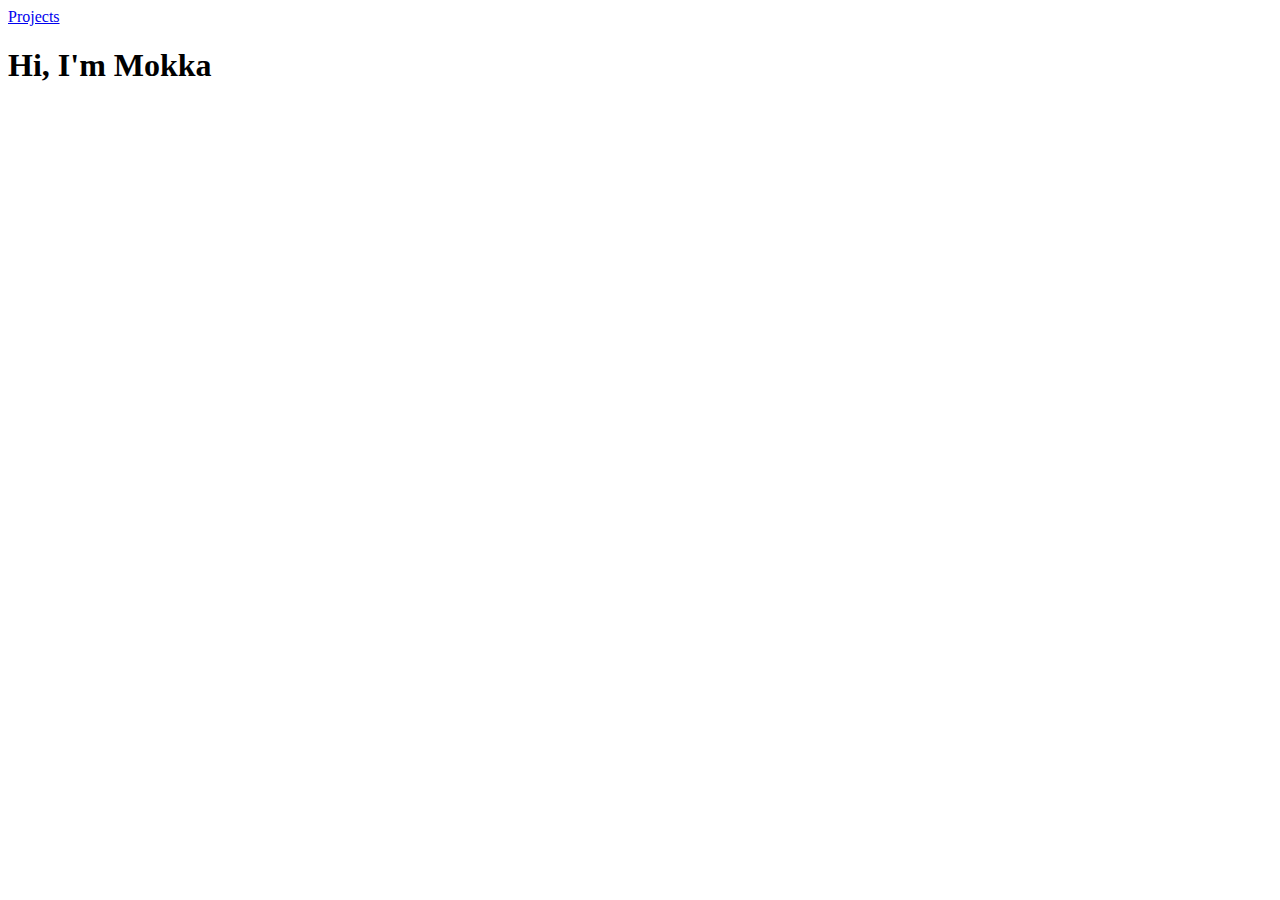
==== Personal Portfolio Webpage/index.html @ 511c8bba "Personal Portfolio Webpage, tests 6/12" ====
<!DOCTYPE html>
<html lang="en">
<head>
    <meta charset="UTF-8">
    <meta name="viewport" content="width=device-width, initial-scale=1.0">
    <title>Document</title>
</head>
<body>
    <nav id="navbar">
        <a href="#projects">Projects</a>
    </nav>
    <main>
    <section id="welcome-section">
        <h1>Hi, I'm Mokka</h1>
    </section>
    <section id="projects">
        <div id="project-tile"></div>
    </section>
</main>
<script src="https://cdn.freecodecamp.org/testable-projects-fcc/v1/bundle.js"></script>
</body>
</html>
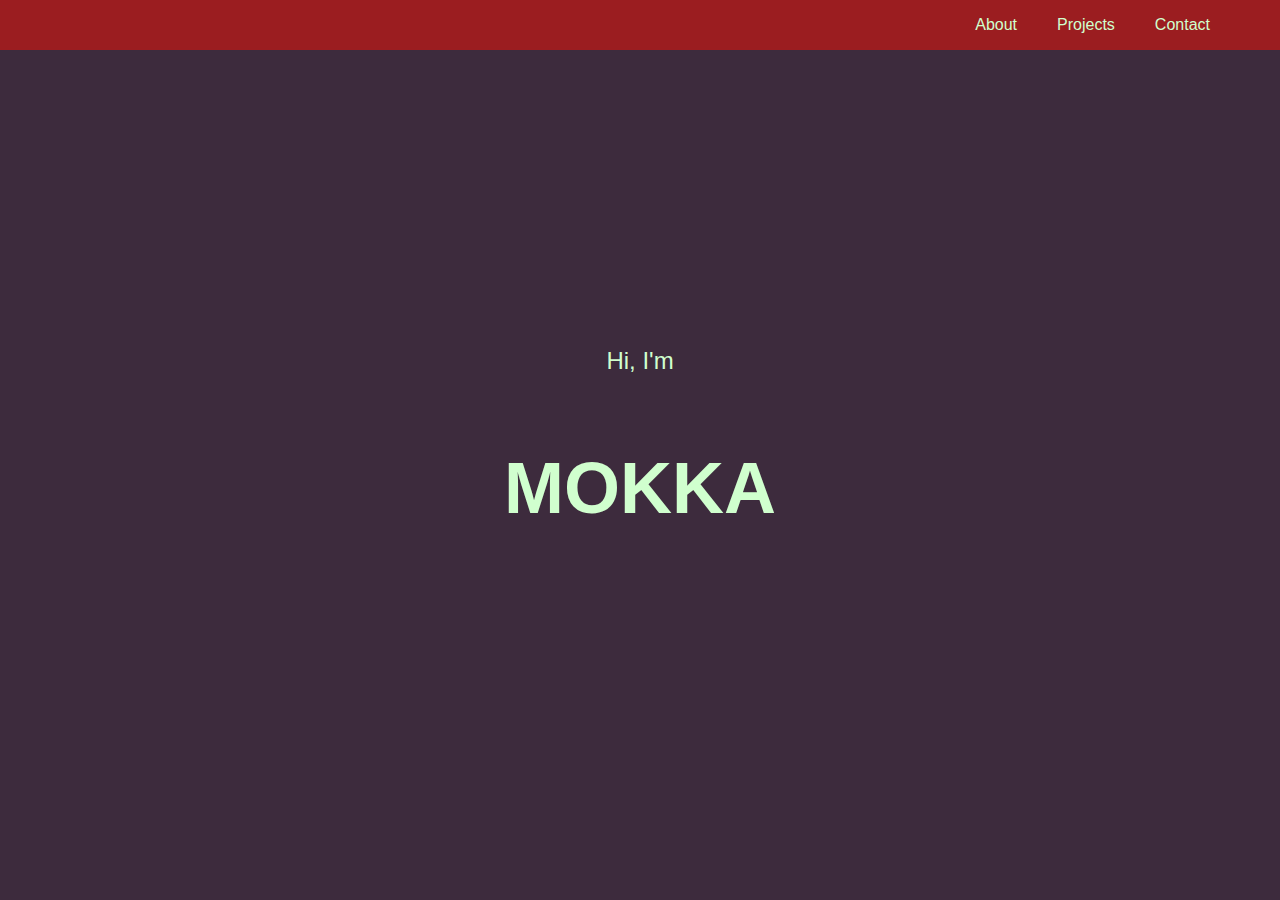
==== commit b5f011ea: "navbar and welcome section" ====
--- a/Personal Portfolio Webpage/index.html
+++ b/Personal Portfolio Webpage/index.html
@@ -2,21 +2,24 @@
 <html lang="en">
 <head>
     <meta charset="UTF-8">
-    <meta name="viewport" content="width=device-width, initial-scale=1.0">
-    <title>Document</title>
+    <title>FCC: Personal Portfolio Webpage</title>
+    <link rel="stylesheet" href="style.css">
 </head>
 <body>
     <nav id="navbar">
+        <a href="#welcome-section">About</a>
         <a href="#projects">Projects</a>
+        <a href="#contact">Contact</a>
     </nav>
     <main>
     <section id="welcome-section">
-        <h1>Hi, I'm Mokka</h1>
+        <p>Hi, I'm</p>
+        <h1>Mokka</h1>
     </section>
     <section id="projects">
         <div id="project-tile"></div>
     </section>
 </main>
-<script src="https://cdn.freecodecamp.org/testable-projects-fcc/v1/bundle.js"></script>
+
 </body>
 </html>--- a/Personal Portfolio Webpage/style.css
+++ b/Personal Portfolio Webpage/style.css
@@ -0,0 +1,60 @@
+body {
+    margin: 0;
+    padding: 0;
+    font-family: Verdana, Geneva, Tahoma, sans-serif;
+}
+
+nav {
+    margin: 0;
+    padding: 0;
+}
+
+#welcome-section {
+    width: 100%;
+    height: 100vh;
+    display: block;
+    background-color: #3D2B3D;
+    color: #D0FFCE;
+    display: flex;
+    flex-direction: column;
+    justify-content: center;
+    align-items: center;
+}
+
+#welcome-section h1, p {
+    display: block;
+}
+
+#welcome-section h1 {
+    font-size: 72px;
+    text-transform: uppercase;
+}
+
+#welcome-section p {
+    font-size: 24px;
+}
+
+#navbar {
+    height: 50px;
+    width: 100%;
+    position: fixed;
+    background-color: #9B1D20;
+    top: 0;
+    display: flex;
+    justify-content: flex-end;
+    padding: 0 50px;
+    box-sizing: border-box;
+}
+
+#navbar a {
+    color: #D0FFCE;
+    text-decoration: none;
+    display: block;
+    padding: 0 20px;
+    height: 50px;
+    line-height: 50px;
+}
+
+#navbar a:hover {
+    background-color: #3D2B3D;
+}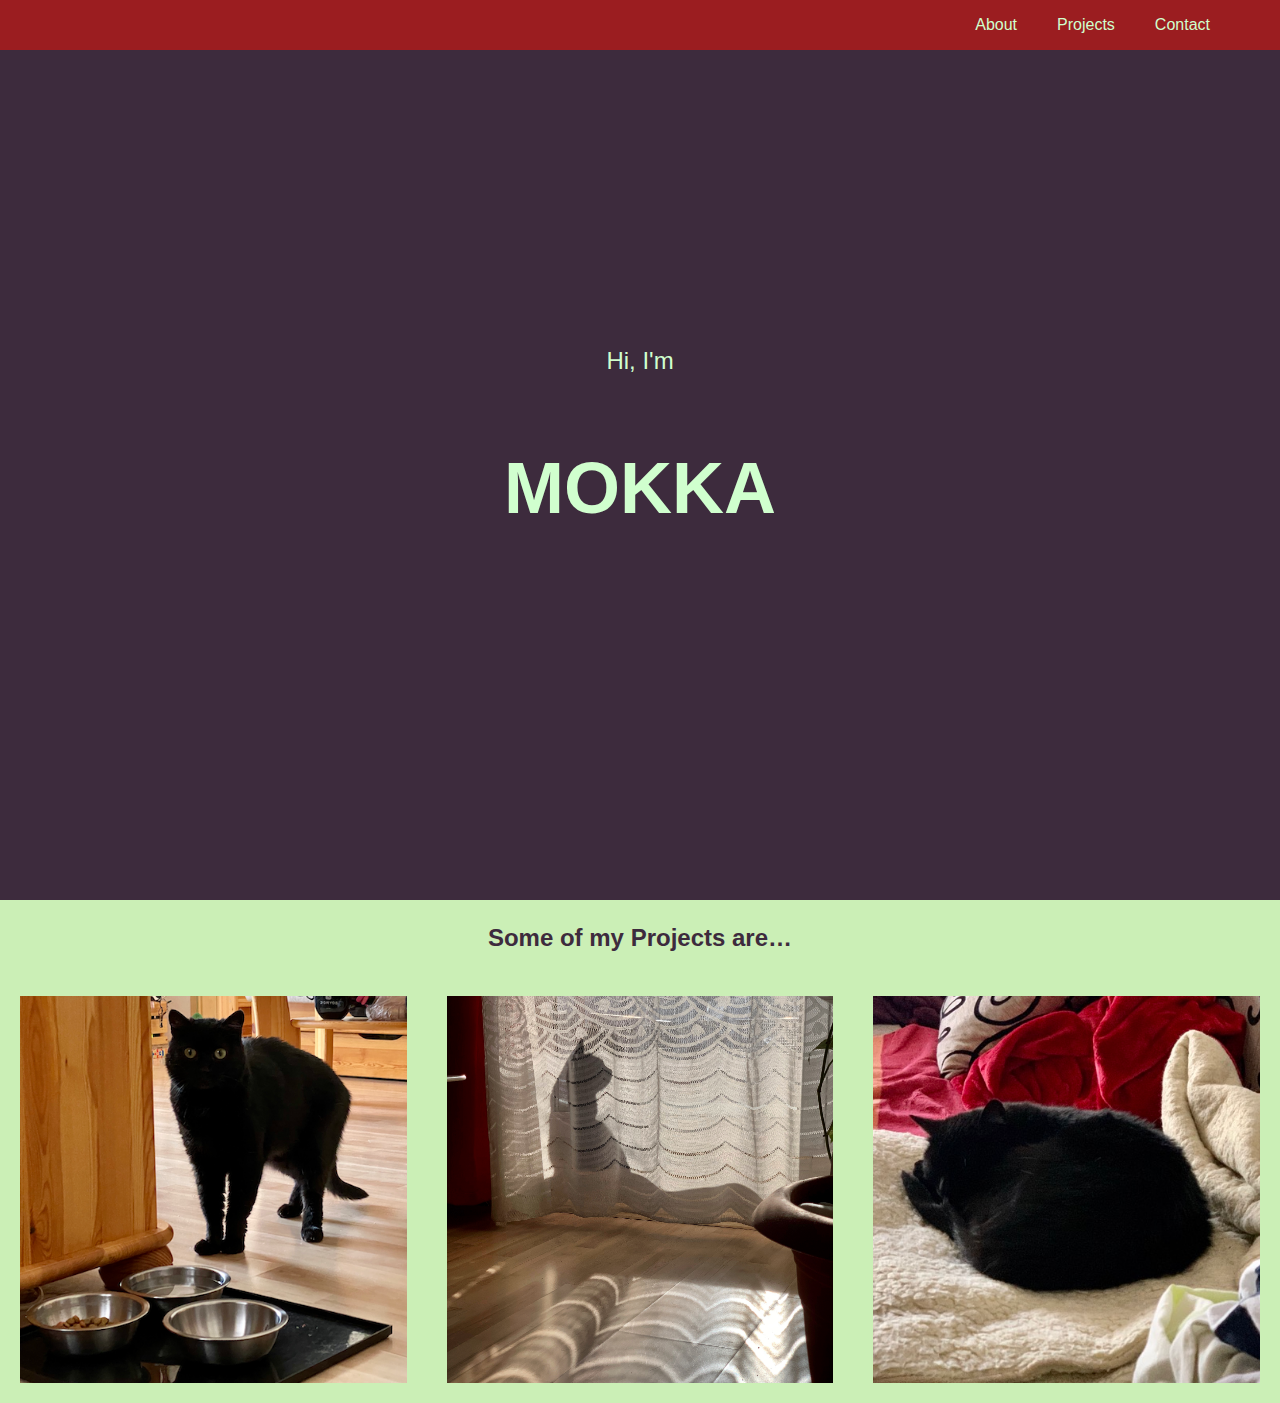
==== commit 69990341: "implemented resizing square Project tiles" ====
--- a/Personal Portfolio Webpage/index.html
+++ b/Personal Portfolio Webpage/index.html
@@ -1,10 +1,12 @@
 <!DOCTYPE html>
 <html lang="en">
+
 <head>
     <meta charset="UTF-8">
     <title>FCC: Personal Portfolio Webpage</title>
     <link rel="stylesheet" href="style.css">
 </head>
+
 <body>
     <nav id="navbar">
         <a href="#welcome-section">About</a>
@@ -12,14 +14,20 @@
         <a href="#contact">Contact</a>
     </nav>
     <main>
-    <section id="welcome-section">
-        <p>Hi, I'm</p>
-        <h1>Mokka</h1>
-    </section>
-    <section id="projects">
-        <div id="project-tile"></div>
-    </section>
-</main>
+        <section id="welcome-section">
+            <p>Hi, I'm</p>
+            <h1>Mokka</h1>
+        </section>
+        <section id="projects">
+            <h2>Some of my Projects are…</h2>
+            <div id="tiles">
+                <div class="project-tile" id="mokka-eats"></div>
+                <div class="project-tile" id="mokka-hides"></div>
+                <div class="project-tile" id="mokka-sleeps"></div>
+            </div>
+        </section>
+    </main>
+    <script src="https://cdn.freecodecamp.org/testable-projects-fcc/v1/bundle.js"></script>
+</body>
 
-</body>
 </html>--- a/Personal Portfolio Webpage/style.css
+++ b/Personal Portfolio Webpage/style.css
@@ -57,4 +57,49 @@
 
 #navbar a:hover {
     background-color: #3D2B3D;
+}
+
+#projects {
+    text-align: center;
+    background-color: #CBEFB6;
+}
+
+#projects h2 {
+    margin: 0;
+    padding: 1em;
+    color: #3D2B3D;
+}
+
+#tiles {
+    display: flex;
+    justify-content: space-evenly;
+    flex-wrap: wrap;
+}
+
+.project-tile {
+    margin: 20px;
+    flex: 1 0 auto;
+    display: inline-block;
+    background-color: #635D5C;
+}
+
+.project-tile:after {
+    content: '';
+    padding-top: 100%;
+    display: table;
+}
+
+#mokka-eats {
+    background: url(assets/mokka-eats.png);
+    background-size: cover;
+}
+
+#mokka-hides {
+    background: url(assets/mokka-hides.jpeg);
+    background-size: cover;
+}
+
+#mokka-sleeps {
+    background: url(assets/mokka-sleeps.png);
+    background-size: cover;
 }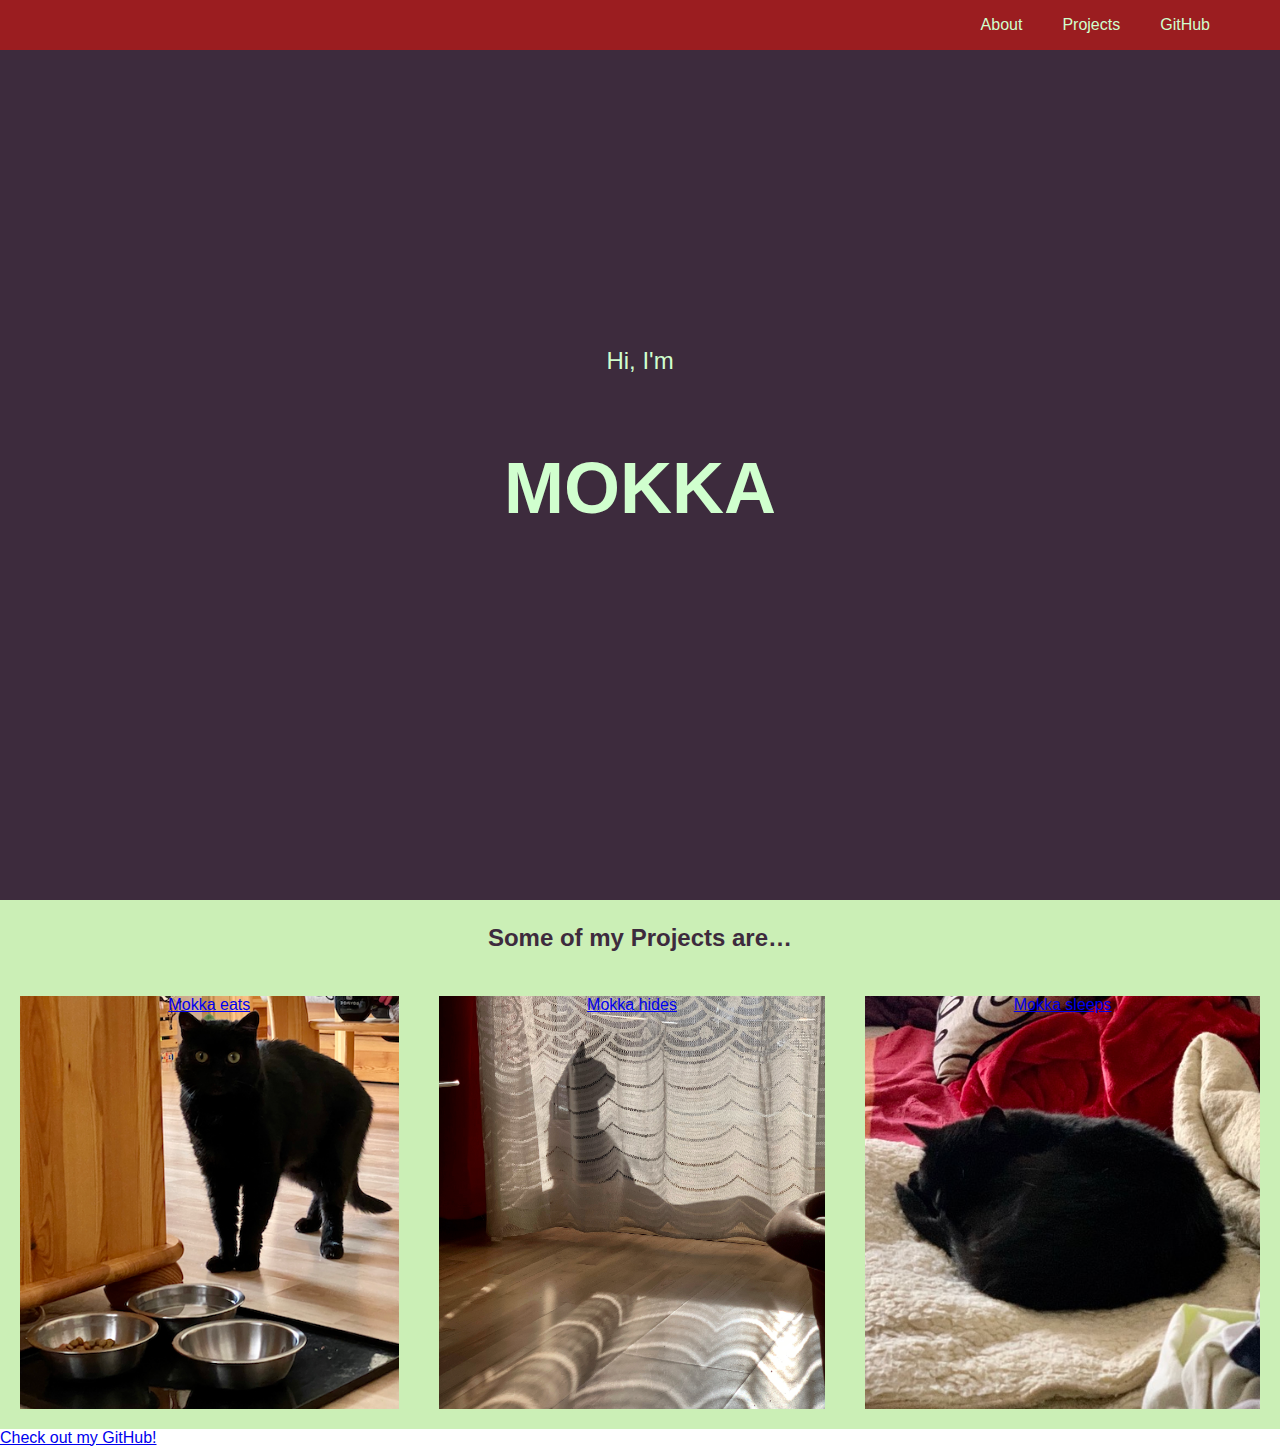
==== commit 0d108317: "Passing tests 11/12" ====
--- a/Personal Portfolio Webpage/index.html
+++ b/Personal Portfolio Webpage/index.html
@@ -11,7 +11,7 @@
     <nav id="navbar">
         <a href="#welcome-section">About</a>
         <a href="#projects">Projects</a>
-        <a href="#contact">Contact</a>
+        <a href="#github">GitHub</a>
     </nav>
     <main>
         <section id="welcome-section">
@@ -21,11 +21,20 @@
         <section id="projects">
             <h2>Some of my Projects are…</h2>
             <div id="tiles">
-                <div class="project-tile" id="mokka-eats"></div>
-                <div class="project-tile" id="mokka-hides"></div>
-                <div class="project-tile" id="mokka-sleeps"></div>
+                <div class="project-tile" id="mokka-eats">
+                    <a href="#">Mokka eats</a>
+                </div>
+                <div class="project-tile" id="mokka-hides">
+                    <a href="#">Mokka hides</a>
+                </div>
+                <div class="project-tile" id="mokka-sleeps">
+                    <a href="#">Mokka sleeps</a>
+                </div>
             </div>
         </section>
+        <footer id="github">
+            <a href="https://github.com/sesamsys" target="_blank" id="profile-link">Check out my GitHub!</a>
+        </footer>
     </main>
     <script src="https://cdn.freecodecamp.org/testable-projects-fcc/v1/bundle.js"></script>
 </body>
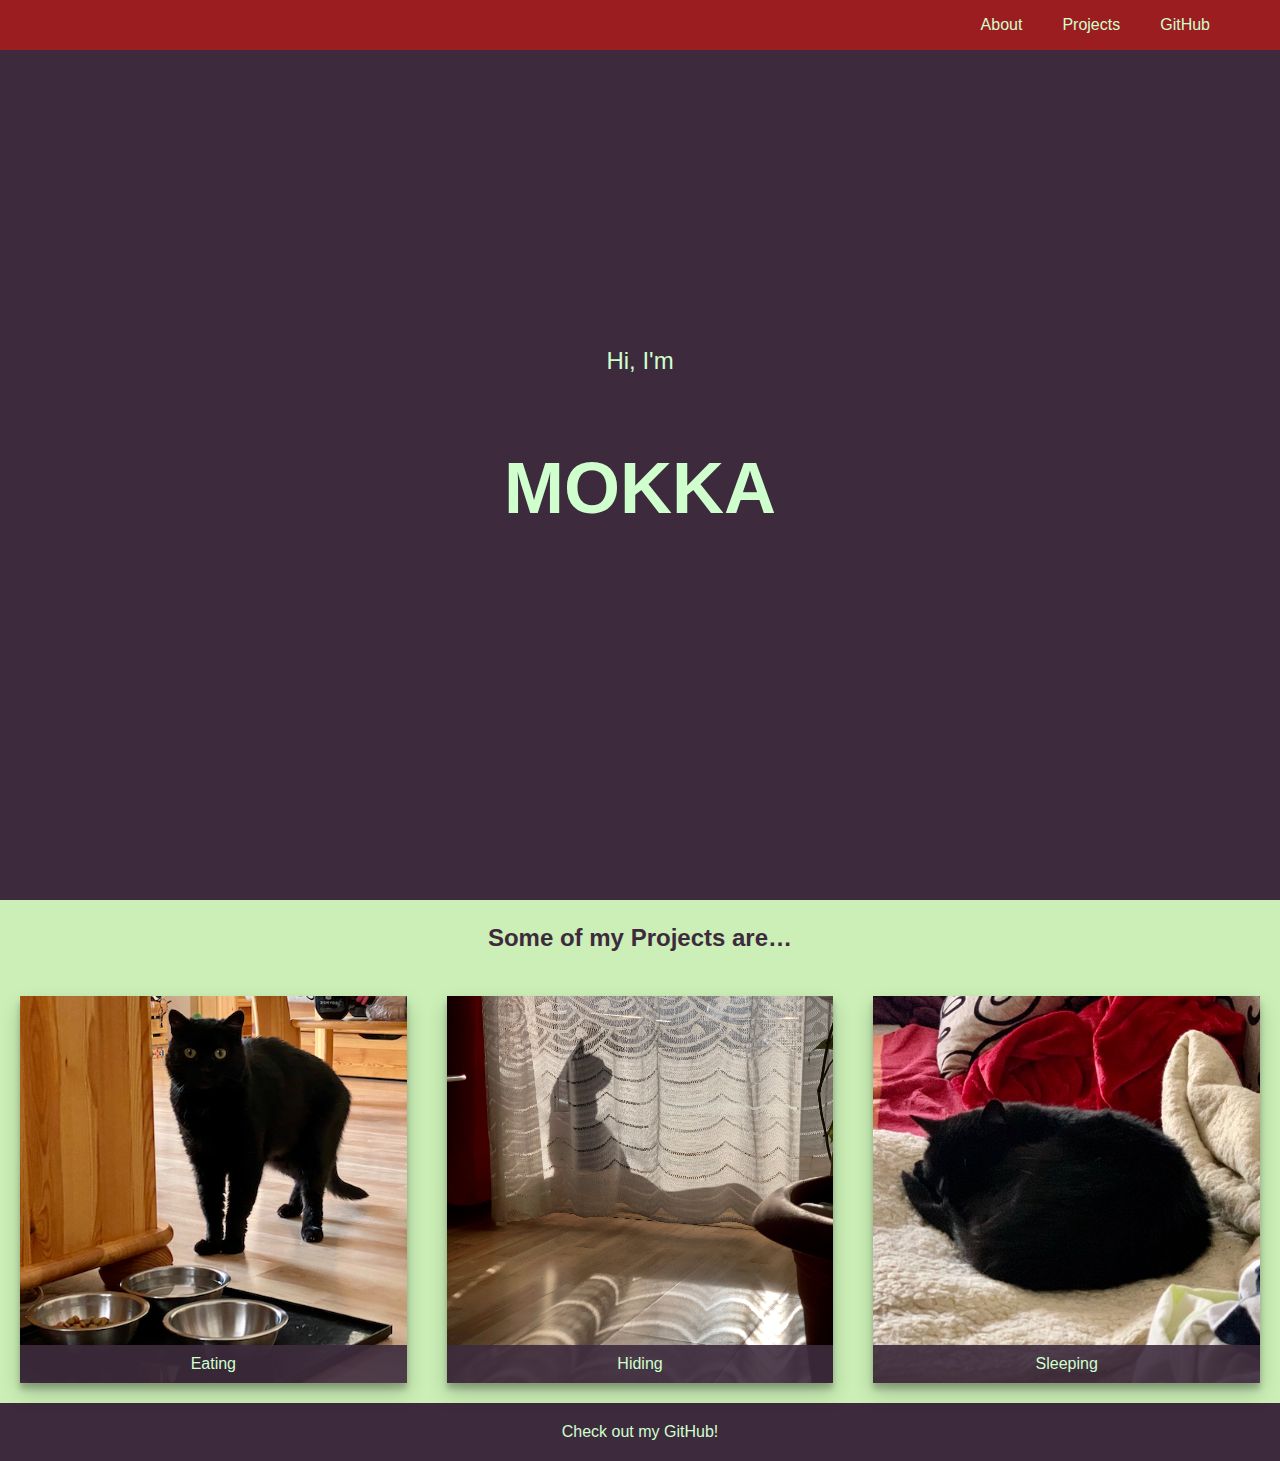
==== commit a2a341ab: "Passing tests 12/12" ====
--- a/Personal Portfolio Webpage/index.html
+++ b/Personal Portfolio Webpage/index.html
@@ -22,13 +22,13 @@
             <h2>Some of my Projects are…</h2>
             <div id="tiles">
                 <div class="project-tile" id="mokka-eats">
-                    <a href="#">Mokka eats</a>
+                    <a href="#">Eating</a>
                 </div>
                 <div class="project-tile" id="mokka-hides">
-                    <a href="#">Mokka hides</a>
+                    <a href="#">Hiding</a>
                 </div>
                 <div class="project-tile" id="mokka-sleeps">
-                    <a href="#">Mokka sleeps</a>
+                    <a href="#">Sleeping</a>
                 </div>
             </div>
         </section>
--- a/Personal Portfolio Webpage/style.css
+++ b/Personal Portfolio Webpage/style.css
@@ -77,16 +77,34 @@
 }
 
 .project-tile {
+    max-width: 500px;
     margin: 20px;
     flex: 1 0 auto;
     display: inline-block;
     background-color: #635D5C;
+    position: relative;
+    box-shadow: 0 10px 20px rgba(0,0,0,0.19), 0 6px 6px rgba(0,0,0,0.23);
+}
+
+@media screen and (max-width: 800px) {
+    .project-tile { min-width: 500px; }
 }
 
 .project-tile:after {
     content: '';
     padding-top: 100%;
     display: table;
+}
+
+.project-tile a {
+    position: absolute;
+    left: 0;
+    bottom: 0;
+    width: 100%;
+    padding: 10px 0 10px 0;
+    color: #D0FFCE;
+    text-decoration: none;
+    background-color: rgba(61, 43, 61, 0.9);
 }
 
 #mokka-eats {
@@ -102,4 +120,15 @@
 #mokka-sleeps {
     background: url(assets/mokka-sleeps.png);
     background-size: cover;
+}
+
+footer {
+    padding: 20px;
+    background-color: #3D2B3D;
+    text-align: center;
+}
+
+footer a {
+    color: #D0FFCE;
+    text-decoration: none;
 }